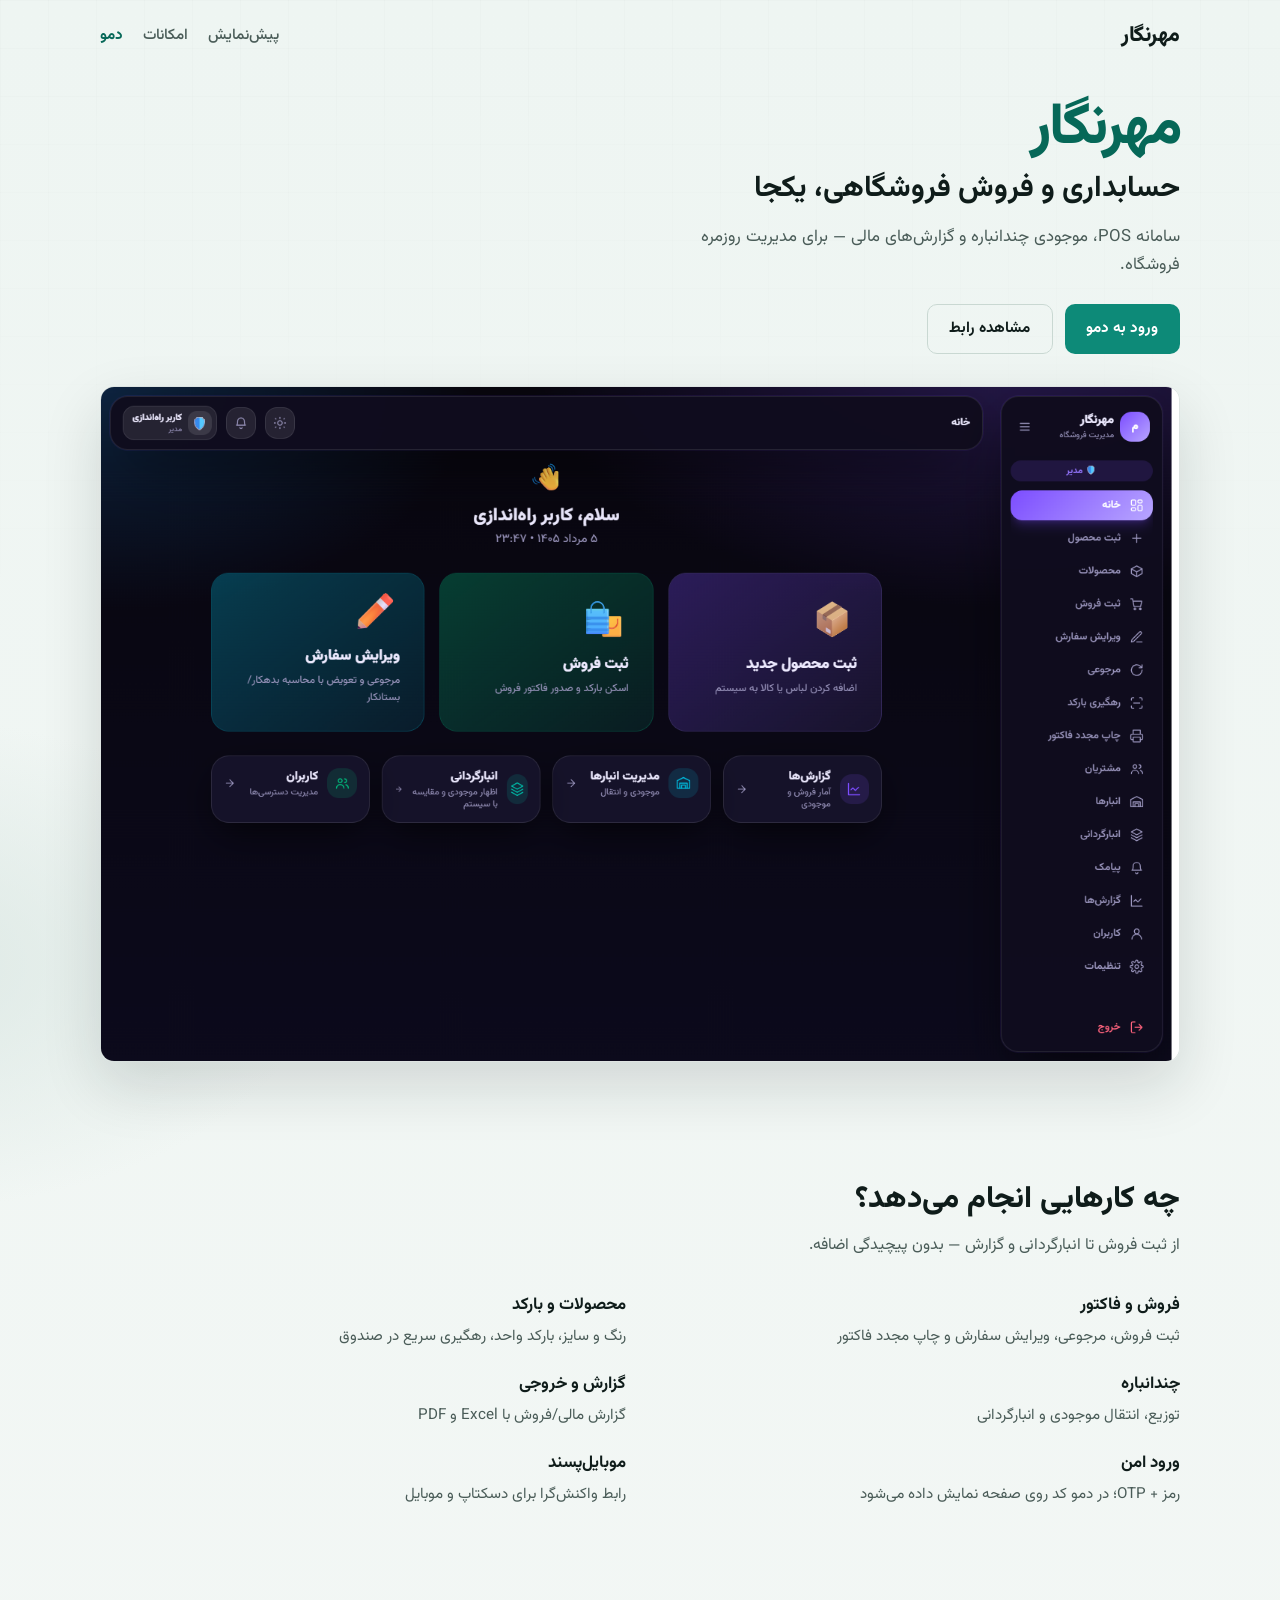
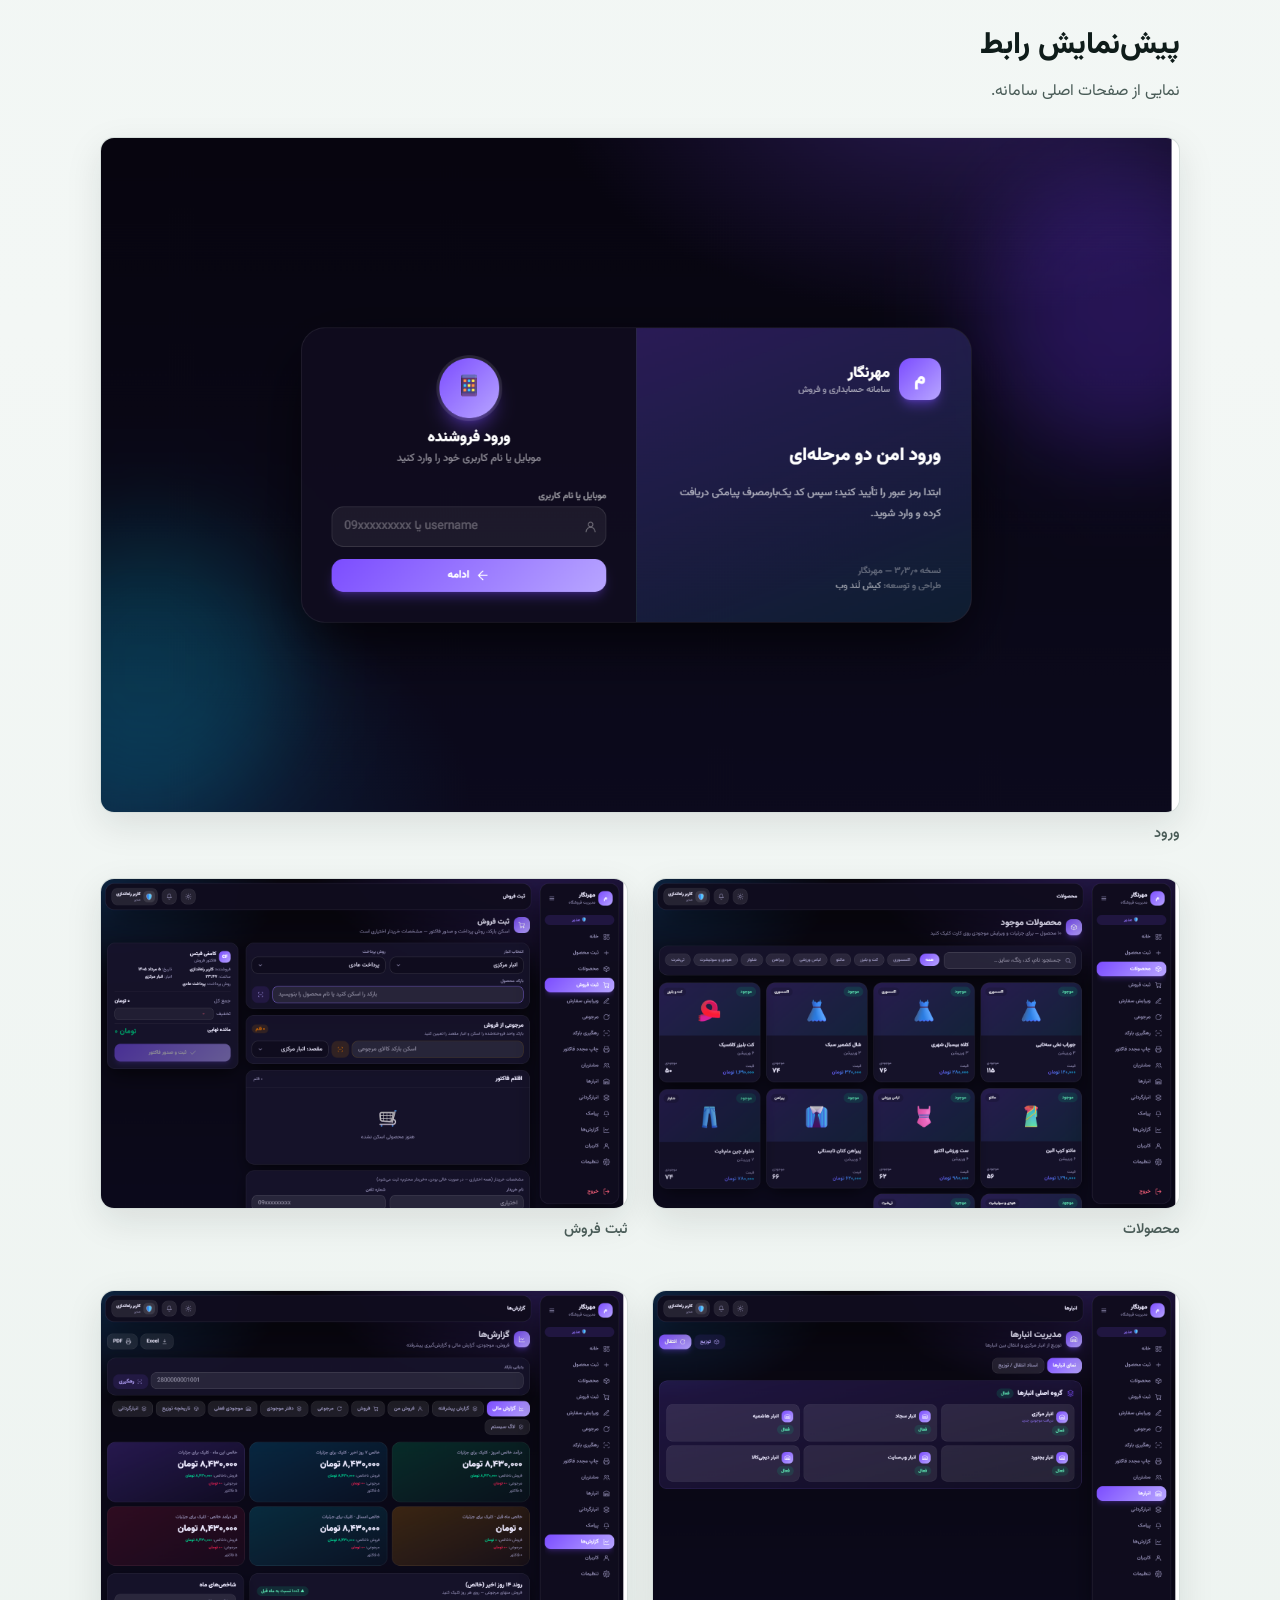
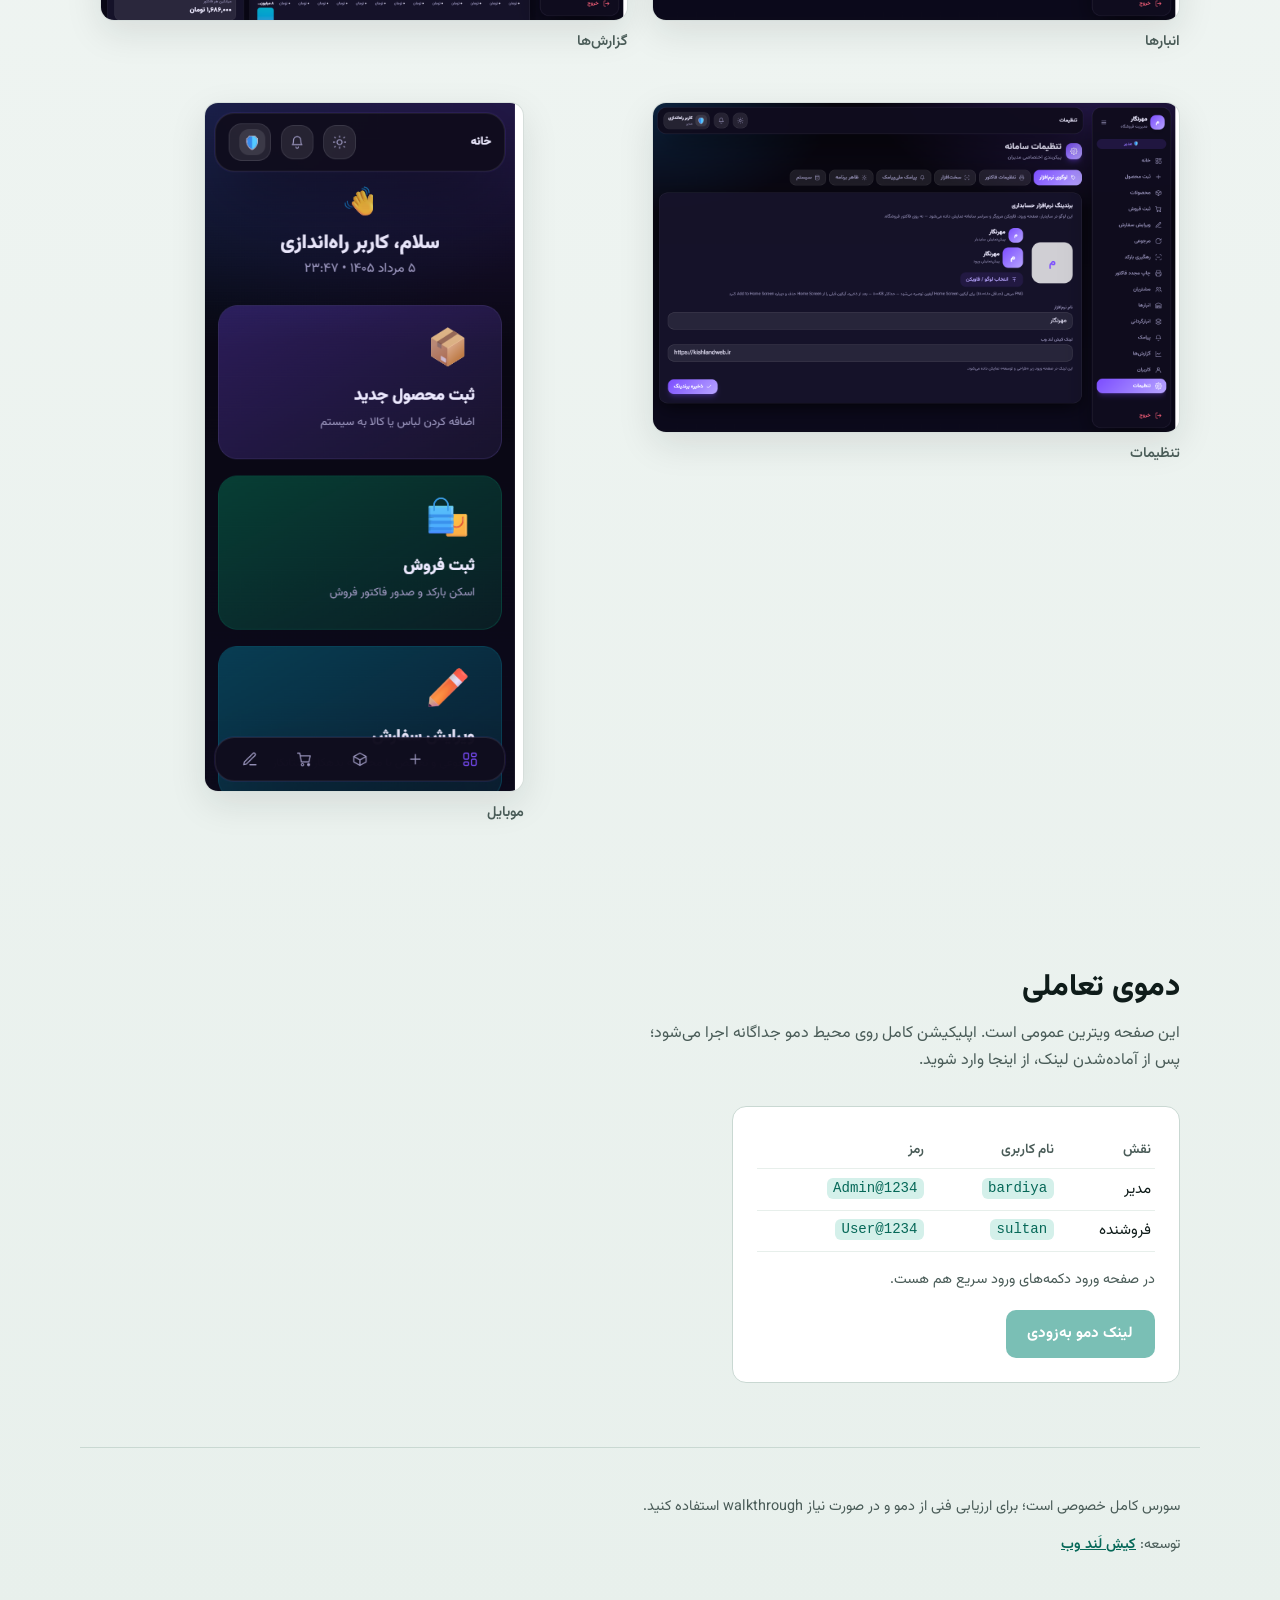
==== index.html @ 5eeb760f "Add static showcase landing page for Vercel Co-authored-by: Cursor <cursoragent@cursor.com>" ====
<!DOCTYPE html>
<html lang="fa" dir="rtl">
<head>
  <meta charset="UTF-8" />
  <meta name="viewport" content="width=device-width, initial-scale=1" />
  <title>مهرنگار — سامانه حسابداری و فروش فروشگاهی</title>
  <meta name="description" content="پیش‌نمایش عمومی مهرنگار: سامانه حسابداری، فروش (POS) و انبارداری فروشگاهی." />
  <link rel="preconnect" href="https://fonts.googleapis.com" />
  <link rel="preconnect" href="https://fonts.gstatic.com" crossorigin />
  <link href="https://fonts.googleapis.com/css2?family=Vazirmatn:wght@400;500;600;700;800&display=swap" rel="stylesheet" />
  <link rel="stylesheet" href="styles.css" />
</head>
<body>
  <div class="bg-grid" aria-hidden="true"></div>

  <header class="topbar">
    <a class="logo" href="#">مهرنگار</a>
    <nav>
      <a href="#preview">پیش‌نمایش</a>
      <a href="#features">امکانات</a>
      <a class="nav-cta" href="#demo">دمو</a>
    </nav>
  </header>

  <main>
    <section class="hero">
      <div class="hero-copy">
        <p class="brand">مهرنگار</p>
        <h1>حسابداری و فروش فروشگاهی، یکجا</h1>
        <p class="lede">
          سامانه POS، موجودی چندانباره و گزارش‌های مالی — برای مدیریت روزمره فروشگاه.
        </p>
        <div class="cta-row">
          <a class="btn primary" href="#demo">ورود به دمو</a>
          <a class="btn ghost" href="#preview">مشاهده رابط</a>
        </div>
      </div>
      <div class="hero-visual">
        <img
          src="screenshots/overview.png"
          alt="داشبورد مهرنگار"
          width="1600"
          height="900"
          fetchpriority="high"
        />
      </div>
    </section>

    <section id="features" class="features">
      <h2>چه کارهایی انجام می‌دهد؟</h2>
      <p class="section-lede">از ثبت فروش تا انبارگردانی و گزارش — بدون پیچیدگی اضافه.</p>
      <ul class="feature-list">
        <li>
          <strong>فروش و فاکتور</strong>
          <span>ثبت فروش، مرجوعی، ویرایش سفارش و چاپ مجدد فاکتور</span>
        </li>
        <li>
          <strong>محصولات و بارکد</strong>
          <span>رنگ و سایز، بارکد واحد، رهگیری سریع در صندوق</span>
        </li>
        <li>
          <strong>چندانباره</strong>
          <span>توزیع، انتقال موجودی و انبارگردانی</span>
        </li>
        <li>
          <strong>گزارش و خروجی</strong>
          <span>گزارش مالی/فروش با Excel و PDF</span>
        </li>
        <li>
          <strong>ورود امن</strong>
          <span>رمز + OTP؛ در دمو کد روی صفحه نمایش داده می‌شود</span>
        </li>
        <li>
          <strong>موبایل‌پسند</strong>
          <span>رابط واکنش‌گرا برای دسکتاپ و موبایل</span>
        </li>
      </ul>
    </section>

    <section id="preview" class="gallery">
      <h2>پیش‌نمایش رابط</h2>
      <p class="section-lede">نمایی از صفحات اصلی سامانه.</p>

      <figure class="shot wide">
        <img src="screenshots/login.png" alt="صفحه ورود" loading="lazy" />
        <figcaption>ورود</figcaption>
      </figure>

      <div class="shot-grid">
        <figure class="shot">
          <img src="screenshots/products.png" alt="محصولات" loading="lazy" />
          <figcaption>محصولات</figcaption>
        </figure>
        <figure class="shot">
          <img src="screenshots/sell.png" alt="ثبت فروش" loading="lazy" />
          <figcaption>ثبت فروش</figcaption>
        </figure>
        <figure class="shot">
          <img src="screenshots/warehouses.png" alt="انبارها" loading="lazy" />
          <figcaption>انبارها</figcaption>
        </figure>
        <figure class="shot">
          <img src="screenshots/reports.png" alt="گزارش‌ها" loading="lazy" />
          <figcaption>گزارش‌ها</figcaption>
        </figure>
        <figure class="shot">
          <img src="screenshots/settings.png" alt="تنظیمات" loading="lazy" />
          <figcaption>تنظیمات</figcaption>
        </figure>
        <figure class="shot mobile">
          <img src="screenshots/overview-mobile.png" alt="نمای موبایل" loading="lazy" />
          <figcaption>موبایل</figcaption>
        </figure>
      </div>
    </section>

    <section id="demo" class="demo">
      <h2>دموی تعاملی</h2>
      <p class="section-lede">
        این صفحه ویترین عمومی است. اپلیکیشن کامل روی محیط دمو جداگانه اجرا می‌شود؛
        پس از آماده‌شدن لینک، از اینجا وارد شوید.
      </p>
      <div class="creds">
        <table>
          <thead>
            <tr><th>نقش</th><th>نام کاربری</th><th>رمز</th></tr>
          </thead>
          <tbody>
            <tr><td>مدیر</td><td><code>bardiya</code></td><td><code>Admin@1234</code></td></tr>
            <tr><td>فروشنده</td><td><code>sultan</code></td><td><code>User@1234</code></td></tr>
          </tbody>
        </table>
        <p class="hint">در صفحه ورود دکمه‌های ورود سریع هم هست.</p>
        <a class="btn primary" href="#" id="demo-link" aria-disabled="true">لینک دمو به‌زودی</a>
      </div>
    </section>
  </main>

  <footer class="footer">
    <p>
      سورس کامل خصوصی است؛ برای ارزیابی فنی از دمو و در صورت نیاز walkthrough استفاده کنید.
    </p>
    <p class="credit">توسعه: <a href="https://kishlandweb.ir" rel="noopener" target="_blank">کیش لَند وب</a></p>
  </footer>

  <script>
    const demoUrl = ""; // پس از دیپلوی اپ دمو، URL را اینجا بگذارید
    const link = document.getElementById("demo-link");
    if (demoUrl) {
      link.href = demoUrl;
      link.textContent = "باز کردن دمو";
      link.removeAttribute("aria-disabled");
    }
  </script>
</body>
</html>
---- styles.css ----
:root {
  --ink: #0f1c1a;
  --muted: #4a5c58;
  --paper: #f3f7f5;
  --paper-2: #e7efeb;
  --line: #c9d8d2;
  --teal: #0d8a78;
  --teal-deep: #066858;
  --teal-soft: #d4f0ea;
  --surface: #ffffff;
  --shadow: 0 24px 60px rgba(15, 28, 26, 0.14);
  --radius: 14px;
  --font: "Vazirmatn", Tahoma, sans-serif;
}

*,
*::before,
*::after {
  box-sizing: border-box;
}

html {
  scroll-behavior: smooth;
}

body {
  margin: 0;
  font-family: var(--font);
  color: var(--ink);
  background:
    radial-gradient(1200px 600px at 85% -10%, #c8ebe3 0%, transparent 55%),
    radial-gradient(900px 500px at -10% 20%, #dce8e4 0%, transparent 50%),
    linear-gradient(180deg, #eef5f2 0%, var(--paper) 40%, #e8f0ec 100%);
  line-height: 1.7;
  min-height: 100vh;
}

.bg-grid {
  position: fixed;
  inset: 0;
  pointer-events: none;
  opacity: 0.35;
  background-image:
    linear-gradient(rgba(15, 28, 26, 0.04) 1px, transparent 1px),
    linear-gradient(90deg, rgba(15, 28, 26, 0.04) 1px, transparent 1px);
  background-size: 48px 48px;
  mask-image: linear-gradient(180deg, #000 0%, transparent 85%);
  z-index: 0;
}

.topbar,
main,
.footer {
  position: relative;
  z-index: 1;
}

.topbar {
  display: flex;
  align-items: center;
  justify-content: space-between;
  max-width: 1120px;
  margin: 0 auto;
  padding: 1.1rem 1.25rem;
}

.logo {
  font-weight: 800;
  font-size: 1.35rem;
  color: var(--ink);
  text-decoration: none;
  letter-spacing: -0.02em;
}

nav {
  display: flex;
  gap: 1.25rem;
  align-items: center;
}

nav a {
  color: var(--muted);
  text-decoration: none;
  font-weight: 500;
  font-size: 0.95rem;
}

nav a:hover {
  color: var(--ink);
}

.nav-cta {
  color: var(--teal-deep) !important;
  font-weight: 700 !important;
}

.hero {
  max-width: 1120px;
  margin: 0 auto;
  padding: 1.5rem 1.25rem 3.5rem;
}

.hero-copy {
  max-width: 36rem;
  margin-bottom: 2rem;
  animation: rise 0.7s ease both;
}

.brand {
  margin: 0 0 0.35rem;
  font-size: clamp(2.4rem, 6vw, 3.6rem);
  font-weight: 800;
  color: var(--teal-deep);
  line-height: 1.15;
  letter-spacing: -0.03em;
}

.hero h1 {
  margin: 0 0 0.75rem;
  font-size: clamp(1.35rem, 3.2vw, 1.85rem);
  font-weight: 700;
  line-height: 1.45;
  color: var(--ink);
}

.lede {
  margin: 0 0 1.5rem;
  color: var(--muted);
  font-size: 1.05rem;
  max-width: 32rem;
}

.cta-row {
  display: flex;
  flex-wrap: wrap;
  gap: 0.75rem;
}

.btn {
  display: inline-flex;
  align-items: center;
  justify-content: center;
  padding: 0.7rem 1.35rem;
  border-radius: 10px;
  font-family: inherit;
  font-weight: 700;
  font-size: 0.95rem;
  text-decoration: none;
  transition: transform 0.2s ease, background 0.2s ease, color 0.2s ease;
}

.btn:hover {
  transform: translateY(-1px);
}

.btn.primary {
  background: var(--teal);
  color: #fff;
}

.btn.primary:hover {
  background: var(--teal-deep);
}

.btn.primary[aria-disabled="true"] {
  opacity: 0.55;
  pointer-events: none;
  transform: none;
}

.btn.ghost {
  background: transparent;
  color: var(--ink);
  border: 1.5px solid var(--line);
}

.btn.ghost:hover {
  background: var(--surface);
}

.hero-visual {
  margin-inline: -1.25rem;
  animation: rise 0.9s 0.15s ease both;
}

.hero-visual img {
  display: block;
  width: 100%;
  height: auto;
  border-radius: 0;
  box-shadow: var(--shadow);
  border-block: 1px solid rgba(15, 28, 26, 0.08);
}

@media (min-width: 900px) {
  .hero-visual {
    margin-inline: 0;
  }

  .hero-visual img {
    border-radius: var(--radius);
    border: 1px solid rgba(15, 28, 26, 0.08);
  }
}

.features,
.gallery,
.demo {
  max-width: 1120px;
  margin: 0 auto;
  padding: 3.5rem 1.25rem;
}

.features h2,
.gallery h2,
.demo h2 {
  margin: 0 0 0.4rem;
  font-size: clamp(1.5rem, 3vw, 1.9rem);
  font-weight: 800;
}

.section-lede {
  margin: 0 0 2rem;
  color: var(--muted);
  max-width: 34rem;
}

.feature-list {
  list-style: none;
  margin: 0;
  padding: 0;
  display: grid;
  gap: 1.25rem 1.75rem;
  grid-template-columns: 1fr;
}

@media (min-width: 700px) {
  .feature-list {
    grid-template-columns: 1fr 1fr;
  }
}

.feature-list li {
  padding: 0;
  border: 0;
  background: none;
  animation: rise 0.6s ease both;
}

.feature-list li:nth-child(2) { animation-delay: 0.05s; }
.feature-list li:nth-child(3) { animation-delay: 0.1s; }
.feature-list li:nth-child(4) { animation-delay: 0.15s; }
.feature-list li:nth-child(5) { animation-delay: 0.2s; }
.feature-list li:nth-child(6) { animation-delay: 0.25s; }

.feature-list strong {
  display: block;
  font-size: 1.05rem;
  margin-bottom: 0.2rem;
  color: var(--ink);
}

.feature-list span {
  color: var(--muted);
  font-size: 0.95rem;
}

.shot {
  margin: 0 0 1.5rem;
}

.shot img {
  display: block;
  width: 100%;
  height: auto;
  border-radius: var(--radius);
  border: 1px solid rgba(15, 28, 26, 0.08);
  box-shadow: 0 12px 36px rgba(15, 28, 26, 0.1);
  background: var(--paper-2);
}

.shot figcaption {
  margin-top: 0.55rem;
  font-weight: 600;
  color: var(--muted);
  font-size: 0.9rem;
}

.shot.wide {
  margin-bottom: 2rem;
}

.shot-grid {
  display: grid;
  gap: 1.5rem;
  grid-template-columns: 1fr;
}

@media (min-width: 700px) {
  .shot-grid {
    grid-template-columns: 1fr 1fr;
  }
}

.shot.mobile {
  max-width: 320px;
  margin-inline: auto;
}

.demo {
  padding-bottom: 4rem;
}

.creds {
  background: var(--surface);
  border: 1px solid var(--line);
  border-radius: var(--radius);
  padding: 1.5rem;
  max-width: 28rem;
}

.creds table {
  width: 100%;
  border-collapse: collapse;
  margin-bottom: 1rem;
  font-size: 0.95rem;
}

.creds th,
.creds td {
  text-align: right;
  padding: 0.45rem 0.25rem;
  border-bottom: 1px solid var(--paper-2);
}

.creds th {
  color: var(--muted);
  font-weight: 600;
  font-size: 0.85rem;
}

.creds code {
  font-family: ui-monospace, "Cascadia Code", Consolas, monospace;
  font-size: 0.88rem;
  background: var(--teal-soft);
  color: var(--teal-deep);
  padding: 0.15rem 0.4rem;
  border-radius: 6px;
}

.hint {
  margin: 0 0 1.1rem;
  color: var(--muted);
  font-size: 0.9rem;
}

.footer {
  max-width: 1120px;
  margin: 0 auto;
  padding: 2rem 1.25rem 3rem;
  border-top: 1px solid var(--line);
  color: var(--muted);
  font-size: 0.9rem;
}

.footer a {
  color: var(--teal-deep);
  font-weight: 600;
}

.credit {
  margin-top: 0.5rem;
}

@keyframes rise {
  from {
    opacity: 0;
    transform: translateY(14px);
  }
  to {
    opacity: 1;
    transform: translateY(0);
  }
}

@media (prefers-reduced-motion: reduce) {
  *,
  *::before,
  *::after {
    animation: none !important;
    transition: none !important;
  }
}
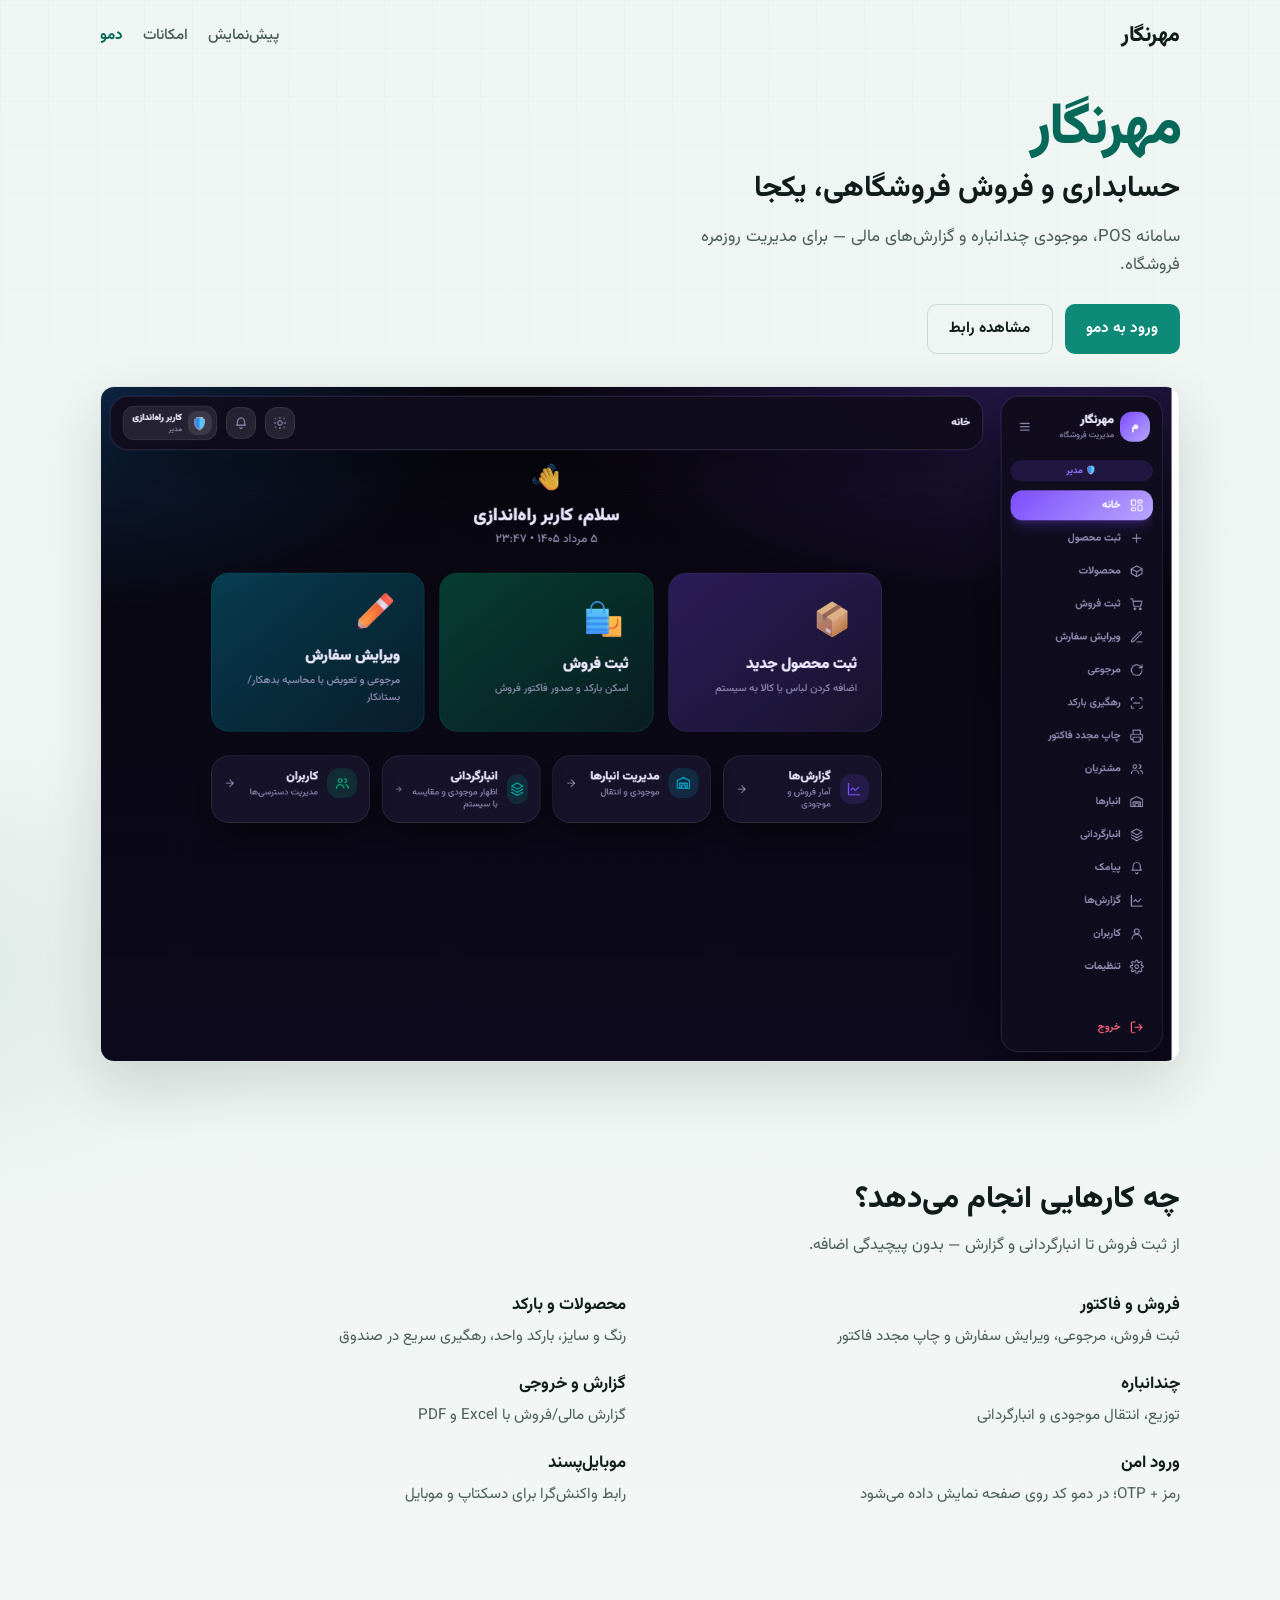
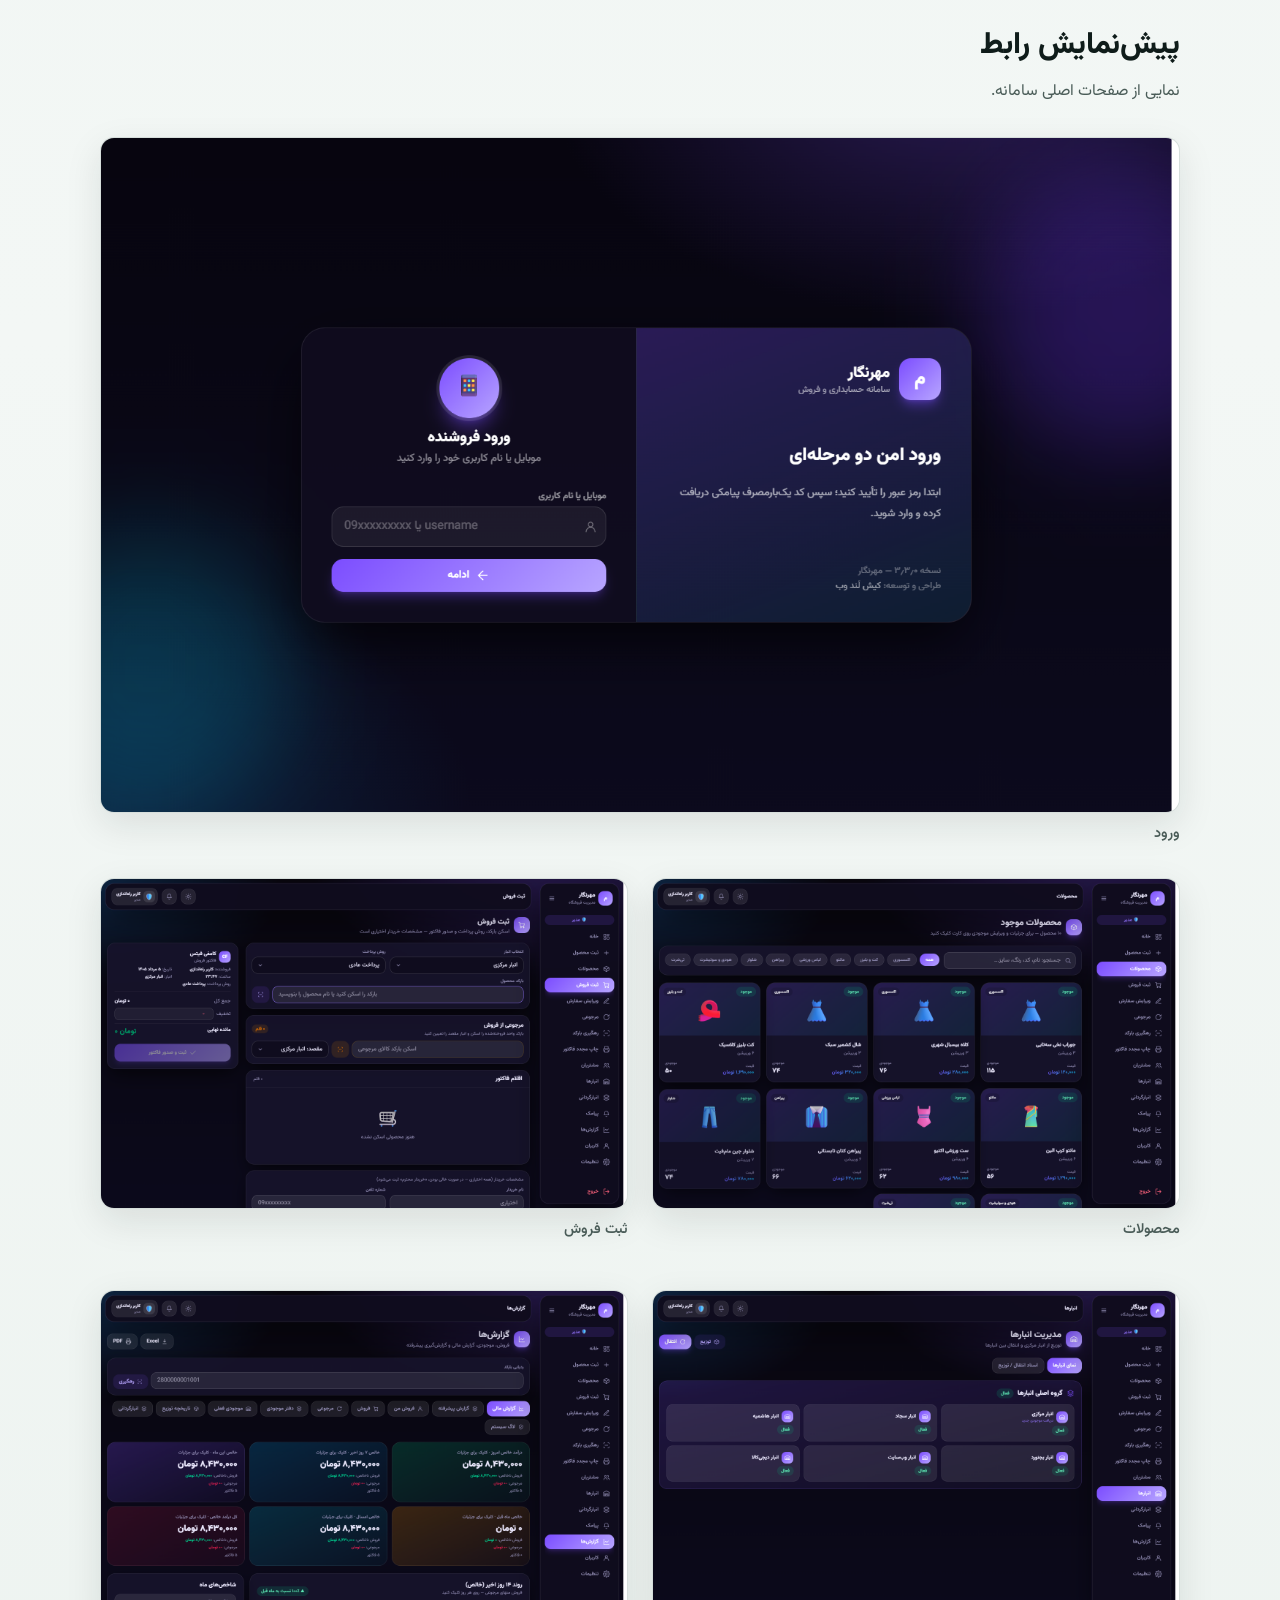
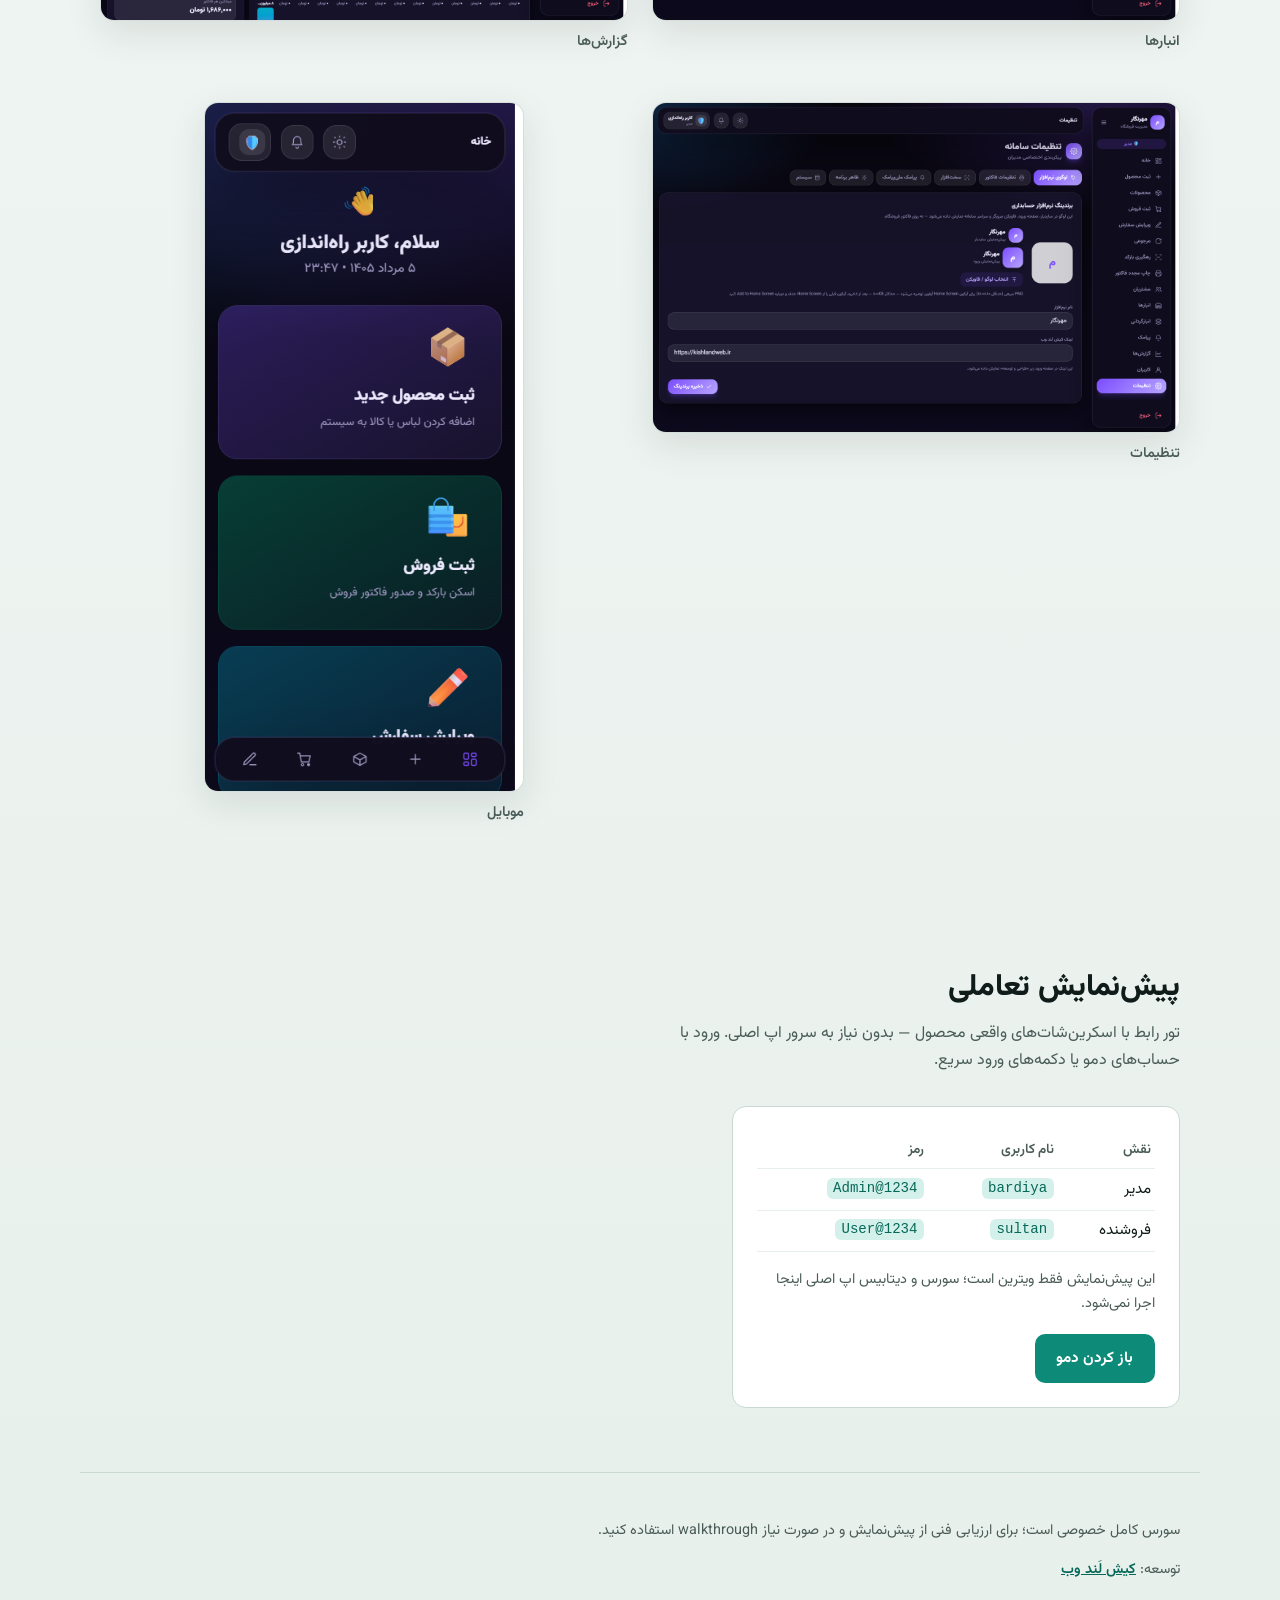
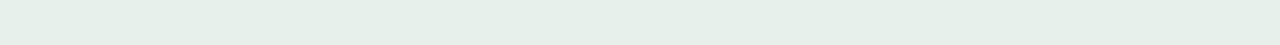
==== commit 8b00441b: "Add interactive screenshot demo tour without touching main app Co-authored-by: Cursor <cursoragent@c" ====
--- a/index.html
+++ b/index.html
@@ -18,7 +18,7 @@
     <nav>
       <a href="#preview">پیش‌نمایش</a>
       <a href="#features">امکانات</a>
-      <a class="nav-cta" href="#demo">دمو</a>
+      <a class="nav-cta" href="demo.html">دمو</a>
     </nav>
   </header>
 
@@ -31,7 +31,7 @@
           سامانه POS، موجودی چندانباره و گزارش‌های مالی — برای مدیریت روزمره فروشگاه.
         </p>
         <div class="cta-row">
-          <a class="btn primary" href="#demo">ورود به دمو</a>
+          <a class="btn primary" href="demo.html">ورود به دمو</a>
           <a class="btn ghost" href="#preview">مشاهده رابط</a>
         </div>
       </div>
@@ -115,10 +115,10 @@
     </section>
 
     <section id="demo" class="demo">
-      <h2>دموی تعاملی</h2>
+      <h2>پیش‌نمایش تعاملی</h2>
       <p class="section-lede">
-        این صفحه ویترین عمومی است. اپلیکیشن کامل روی محیط دمو جداگانه اجرا می‌شود؛
-        پس از آماده‌شدن لینک، از اینجا وارد شوید.
+        تور رابط با اسکرین‌شات‌های واقعی محصول — بدون نیاز به سرور اپ اصلی.
+        ورود با حساب‌های دمو یا دکمه‌های ورود سریع.
       </p>
       <div class="creds">
         <table>
@@ -130,27 +130,17 @@
             <tr><td>فروشنده</td><td><code>sultan</code></td><td><code>User@1234</code></td></tr>
           </tbody>
         </table>
-        <p class="hint">در صفحه ورود دکمه‌های ورود سریع هم هست.</p>
-        <a class="btn primary" href="#" id="demo-link" aria-disabled="true">لینک دمو به‌زودی</a>
+        <p class="hint">این پیش‌نمایش فقط ویترین است؛ سورس و دیتابیس اپ اصلی اینجا اجرا نمی‌شود.</p>
+        <a class="btn primary" href="demo.html">باز کردن دمو</a>
       </div>
     </section>
   </main>
 
   <footer class="footer">
     <p>
-      سورس کامل خصوصی است؛ برای ارزیابی فنی از دمو و در صورت نیاز walkthrough استفاده کنید.
+      سورس کامل خصوصی است؛ برای ارزیابی فنی از پیش‌نمایش و در صورت نیاز walkthrough استفاده کنید.
     </p>
     <p class="credit">توسعه: <a href="https://kishlandweb.ir" rel="noopener" target="_blank">کیش لَند وب</a></p>
   </footer>
-
-  <script>
-    const demoUrl = ""; // پس از دیپلوی اپ دمو، URL را اینجا بگذارید
-    const link = document.getElementById("demo-link");
-    if (demoUrl) {
-      link.href = demoUrl;
-      link.textContent = "باز کردن دمو";
-      link.removeAttribute("aria-disabled");
-    }
-  </script>
 </body>
 </html>
